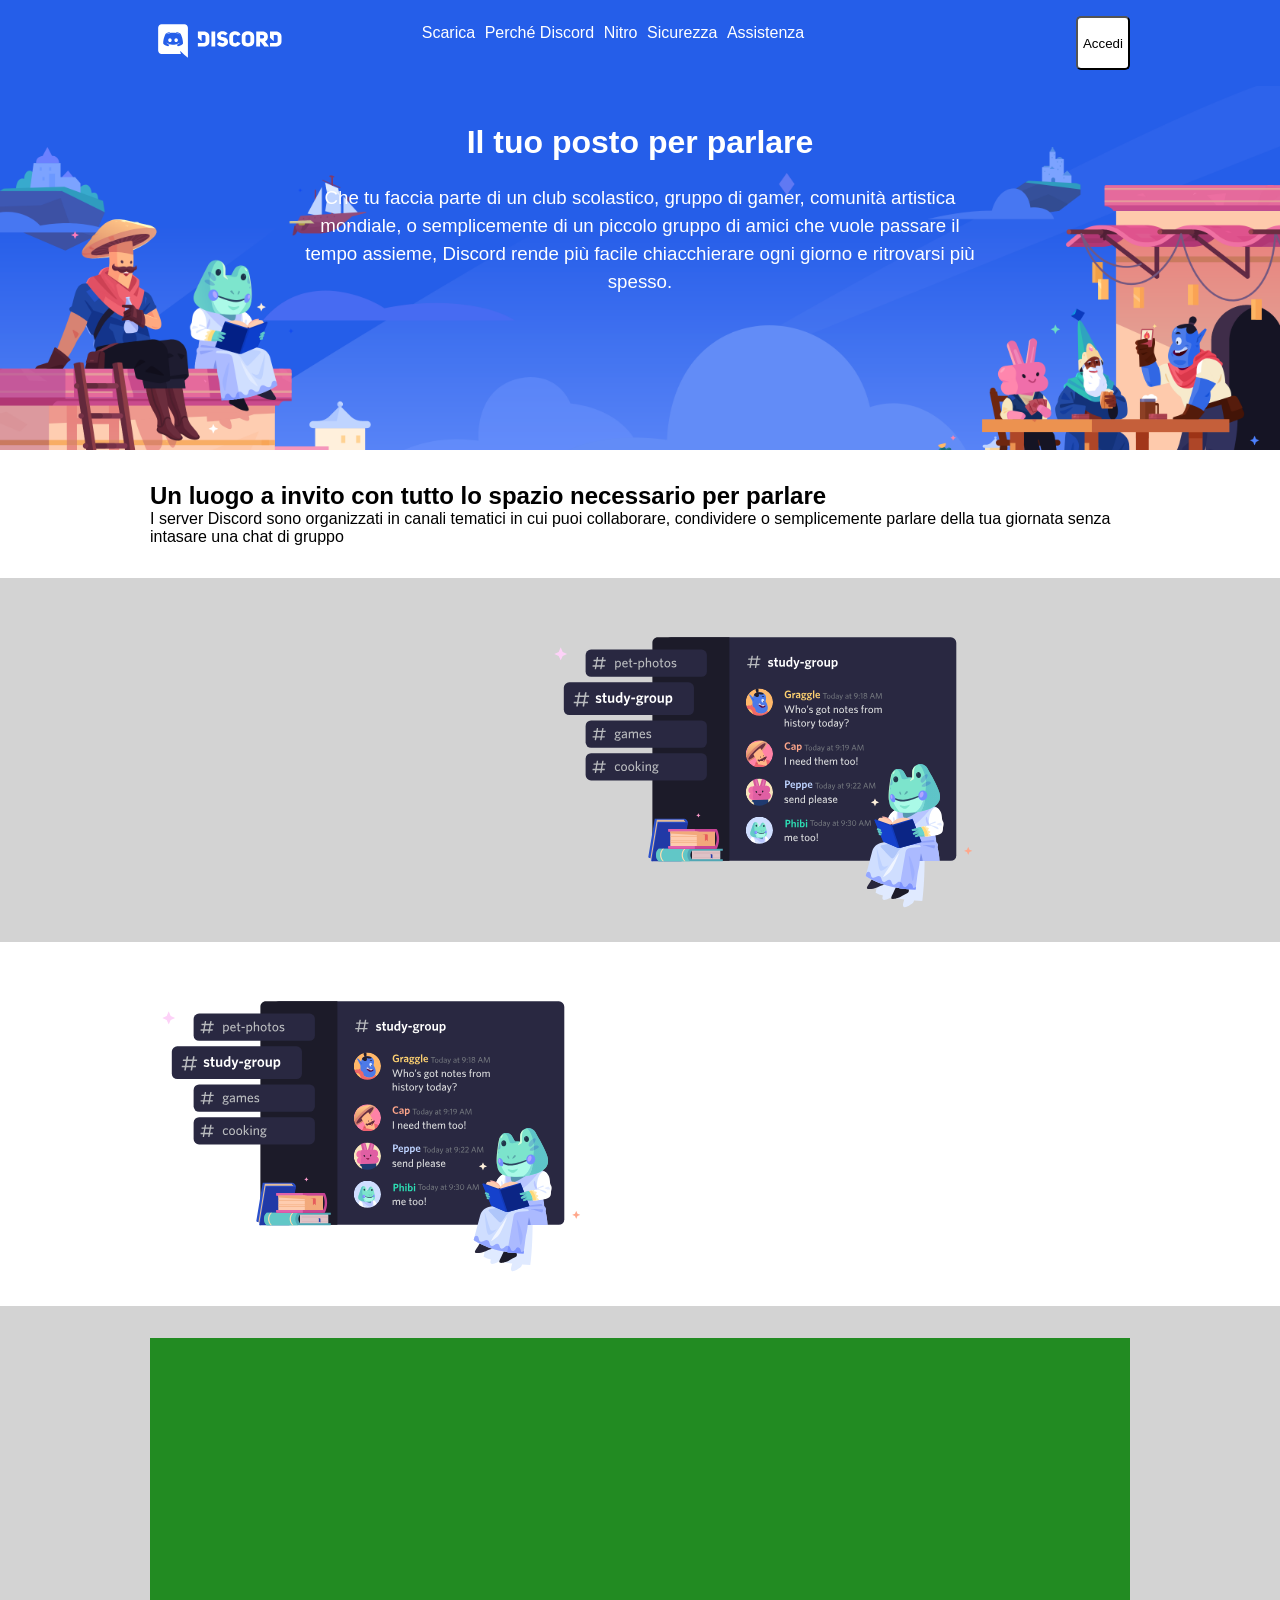
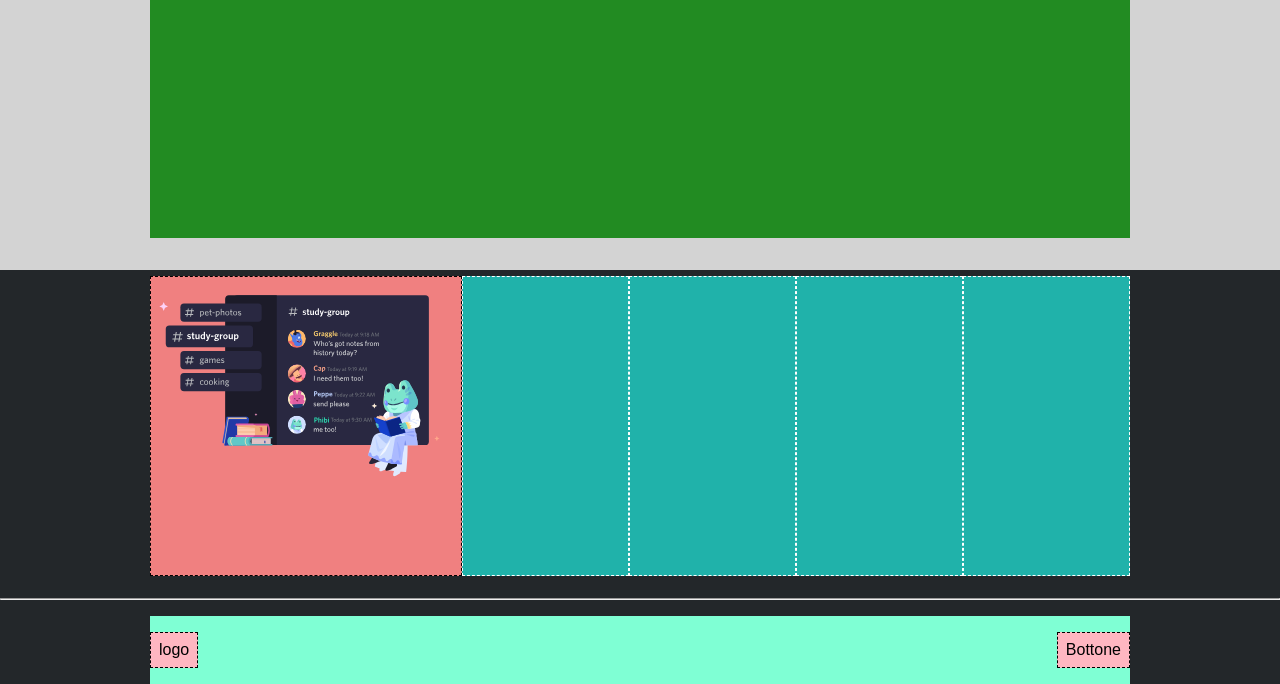
==== discord.html @ fa0e40cc "added header, 1st section" ====
<!DOCTYPE html>
<html lang="it">

<head>
  <meta charset="UTF-8">
  <meta http-equiv="X-UA-Compatible" content="IE=edge">
  <meta name="viewport" content="width=device-width, initial-scale=1.0">
  <link rel="shortcut icon" href="imgs/favicon.ico" type="image/x-icon">
  <link rel="icon" href="discord.css" type="image/x-icon">

  <title>Css Discord | Discord</title>

  <!-- Custom css -->
  <link rel="stylesheet" href="discord.css">
</head>

<body>
  <header class="bg-header">
    <nav>
      <div class="container bg-yellow">
        <div class="nav-logo">
          <img src="../img/logo.svg" alt="">

        </div>
        <div class="nav-links">
          <ul>
            <li><a href="#">Scarica</a></li>
            <li><a href="#">Perché Discord</a></li>
            <li><a href="#">Nitro</a></li>
            <li><a href="#">Sicurezza</a></li>
            <li><a href="#">Assistenza</a></li>
          </ul>
        </div>
        <div class="nav-login"></div>
        <button type="button" class="login-button">Accedi</button>
      </div>
    </nav>

    <section class="hero-section">
      <div class="container">
        <h1 class="title">Il tuo posto per parlare</h1>
        <br>
        <h3 class="subtitle" >Che tu faccia parte di un club scolastico, gruppo di gamer, comunità artistica mondiale, o semplicemente di un piccolo gruppo di amici che vuole passare il tempo assieme, Discord rende più facile chiacchierare ogni giorno e ritrovarsi più spesso.</h3>
      </div>
    </section>
  </header>

  <main>

    <section>
      <div class="container">
        <div class="row">
          <div class="col-large-1"></div>
          <div class="col-small-1">
            <h1>Un luogo a invito con tutto lo spazio necessario per parlare</h1>
            <p class="paragraph-1">I server Discord sono organizzati in canali tematici in cui puoi collaborare, condividere o semplicemente parlare della tua giornata senza intasare una chat di gruppo</p>
          </div>
        </div>
      </div>
    </section>

    <section class="bg-grey">
      <div class="container">
        <div class="row">
          <div class="col-small"></div>
          <div class="col-large"></div>
        </div>
      </div>
    </section>

    <section>
      <div class="container">
        <div class="row">
          <div class="col-large"></div>
          <div class="col-small"></div>
        </div>
      </div>
    </section>

    <section class="bg-grey">
      <div class="container">
        <div class="box-green"></div>
      </div>
    </section>
  </main>

  <footer>
    <div class="container">
      <div class="row">
        <div class="col col-large"></div>
        <div class="col"></div>
        <div class="col"></div>
        <div class="col"></div>
        <div class="col"></div>
      </div>
    </div>

    <hr>

    <div class="container secondary-footer">
      <div class="footer-logo">logo</div>
      <div class="footer-btn">Bottone</div>
    </div>
  </footer>

</body>

</html>
---- discord.css ----
* {
  margin: 0;
  padding: 0;
  box-sizing: border-box;
}

html,
body {
  font-family:Arial, Helvetica, sans-serif;
  /* font-size: 20px; */
}

header {
  background-color: #255ee9;
  padding-top: 1rem;
}

.bg-header {

}

header nav {
  margin-bottom: 1rem;
}

header nav .container {
  display: flex;
}

section {
  padding-top: 2rem;
  padding-bottom: 2rem;
}

footer {
  background-color: #23272a;
  padding-top: 6px;
}

.container {
  max-width: 980px;
  margin: 0 auto;
}

.title, .subtitle {
  font-weight: 500;
  line-height: 150%;
  color: white;
  text-align: center;
}

.title {
  font-size: xx-large;
  font-weight: bold;
}

.bg-grey {
  background-color: #d3d3d3;
}

.nav-links,
.nav-logo,
.nav-login {
  color: white;
  padding: 0.5rem;
}

.nav-logo,
.nav-login {
  min-width: 150px;
}

.nav-links {
  flex-grow: 1;
}

.nav-links ul {
  list-style: none;
  display: flex;
  justify-content: center;
}

.nav-links ul a {
  display: inline-block;
  padding: 0 0.3rem;
  text-decoration: none;
  color: rgb(255, 255, 255);
}

.nav-login {
  text-align: right;
}

.login-button {
  color: ;
  background-color: white;
  padding: 0px 5px;
  border-radius: 5px;
}

.hero-section {
  background-image: url(../img/jumbo.png) ;
  background-size: cover;
  padding: 2rem 0;
}

.hero-section .container {
  max-width: 680px;
  min-height: 300px;
}

.row {
  display: flex;
}

.col-large,
.col-small {
  min-height: 300px;
  flex-grow: 3;
}

.col-large {
  width: 60%;
  background-image: url(../img/item1.svg);
  background-size: contain;
  background-repeat: no-repeat;
}

.col-small {
  width: 40%;
  font-size: larger;
}

.box-green {
  min-height: 500px;
  background-color: #228b22;
}

footer .col {
  border: 1px dashed white;
  flex-grow: 1;
  background-color: #20b2aa;
  min-height: 300px;
}

footer .col-large {
  width: 15%;
  background-color: #f08080;
  border-color: black;
}

footer hr {
  margin-top: 1.4rem;
  margin-bottom: 1rem;
}

.secondary-footer {
  background-color: #7fffd4;
  padding: 1rem 0;
  display: flex;
  justify-content: space-between;
}

.footer-logo,
.footer-btn {
  border: 1px dashed black;
  padding: 0.5rem;
  background-color: #FFB6C1;
}
---- discord.css ----
* {
  margin: 0;
  padding: 0;
  box-sizing: border-box;
}

html,
body {
  font-family:Arial, Helvetica, sans-serif;
  /* font-size: 20px; */
}

header {
  background-color: #255ee9;
  padding-top: 1rem;
}

.bg-header {

}

header nav {
  margin-bottom: 1rem;
}

header nav .container {
  display: flex;
}

section {
  padding-top: 2rem;
  padding-bottom: 2rem;
}

footer {
  background-color: #23272a;
  padding-top: 6px;
}

.container {
  max-width: 980px;
  margin: 0 auto;
}

.title, .subtitle {
  font-weight: 500;
  line-height: 150%;
  color: white;
  text-align: center;
}

.title {
  font-size: xx-large;
  font-weight: bold;
}

.bg-grey {
  background-color: #d3d3d3;
}

.nav-links,
.nav-logo,
.nav-login {
  color: white;
  padding: 0.5rem;
}

.nav-logo,
.nav-login {
  min-width: 150px;
}

.nav-links {
  flex-grow: 1;
}

.nav-links ul {
  list-style: none;
  display: flex;
  justify-content: center;
}

.nav-links ul a {
  display: inline-block;
  padding: 0 0.3rem;
  text-decoration: none;
  color: rgb(255, 255, 255);
}

.nav-login {
  text-align: right;
}

.login-button {
  color: ;
  background-color: white;
  padding: 0px 5px;
  border-radius: 5px;
}

.hero-section {
  background-image: url(../img/jumbo.png) ;
  background-size: cover;
  padding: 2rem 0;
}

.hero-section .container {
  max-width: 680px;
  min-height: 300px;
}

.row {
  display: flex;
}

.col-large,
.col-small {
  min-height: 300px;
  flex-grow: 3;
}

.col-large {
  width: 60%;
  background-image: url(../img/item1.svg);
  background-size: contain;
  background-repeat: no-repeat;
}

.col-small {
  width: 40%;
  font-size: larger;
}

.box-green {
  min-height: 500px;
  background-color: #228b22;
}

footer .col {
  border: 1px dashed white;
  flex-grow: 1;
  background-color: #20b2aa;
  min-height: 300px;
}

footer .col-large {
  width: 15%;
  background-color: #f08080;
  border-color: black;
}

footer hr {
  margin-top: 1.4rem;
  margin-bottom: 1rem;
}

.secondary-footer {
  background-color: #7fffd4;
  padding: 1rem 0;
  display: flex;
  justify-content: space-between;
}

.footer-logo,
.footer-btn {
  border: 1px dashed black;
  padding: 0.5rem;
  background-color: #FFB6C1;
}
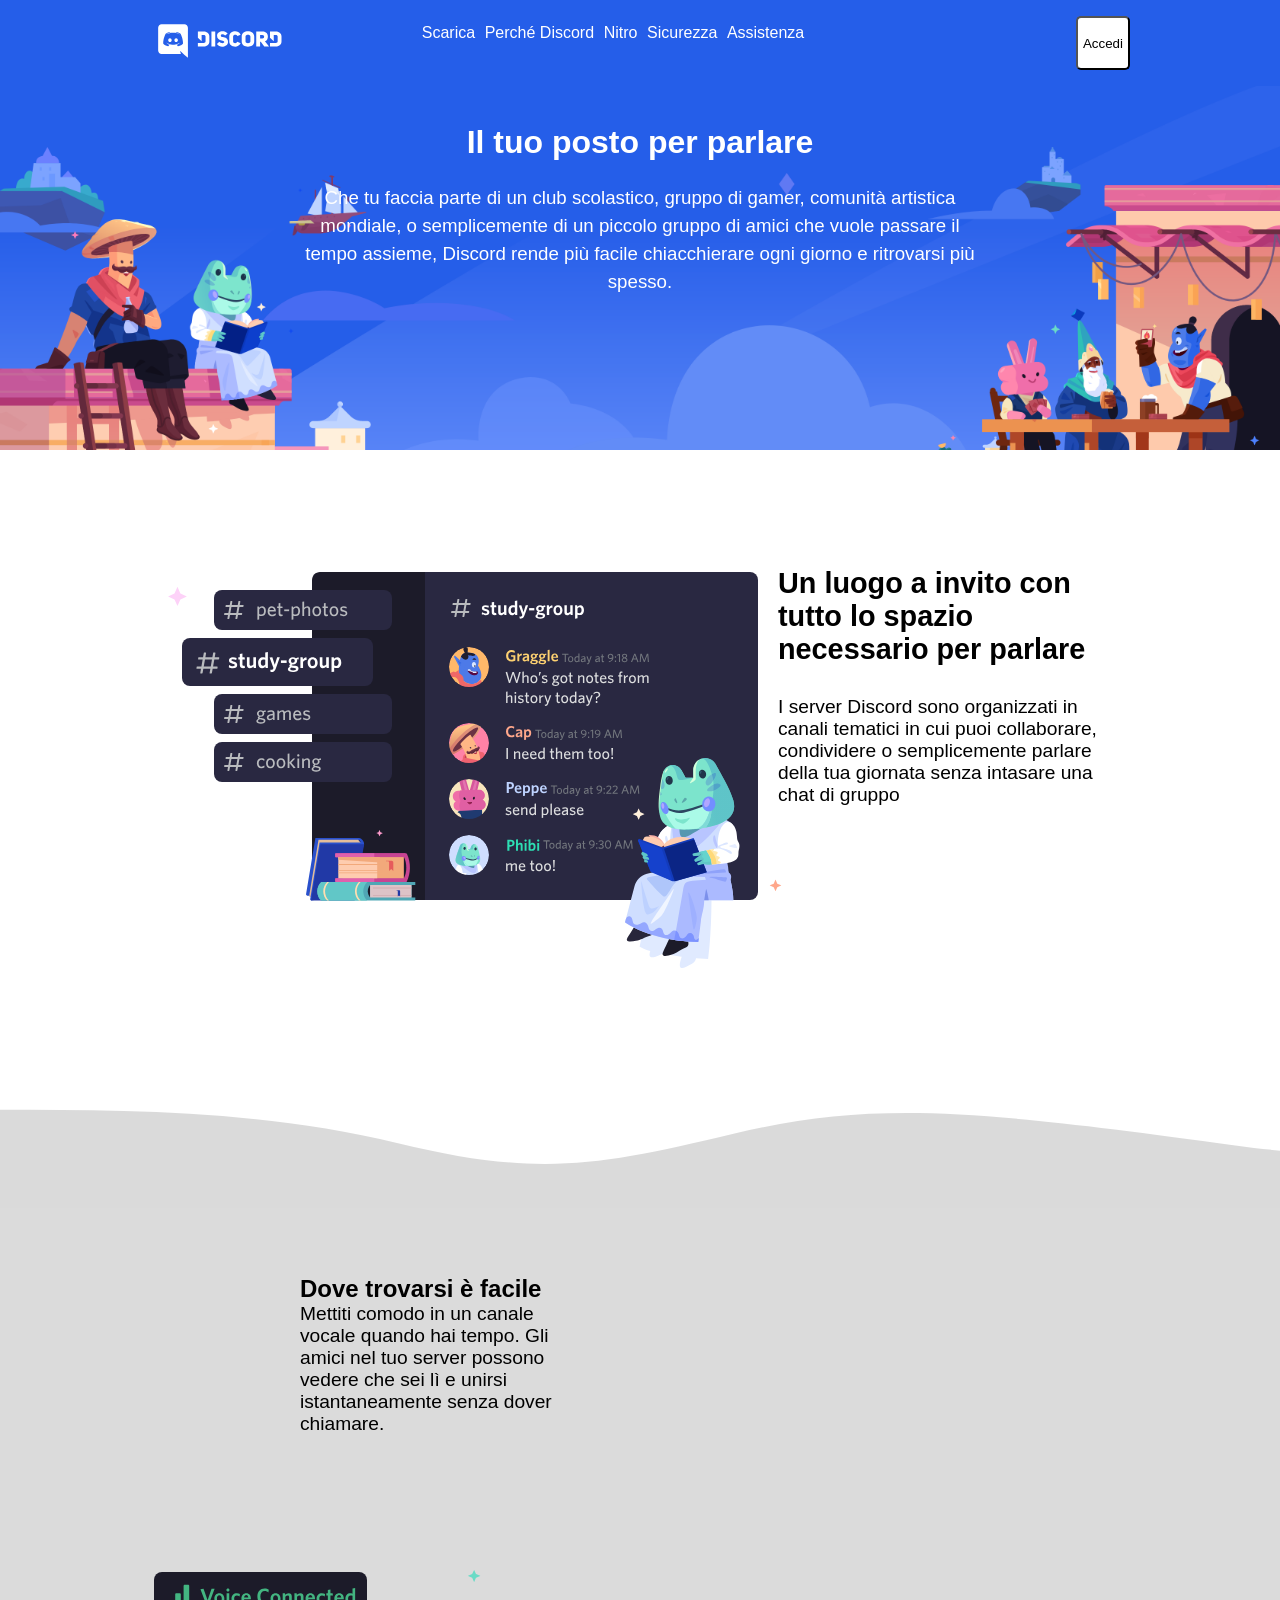
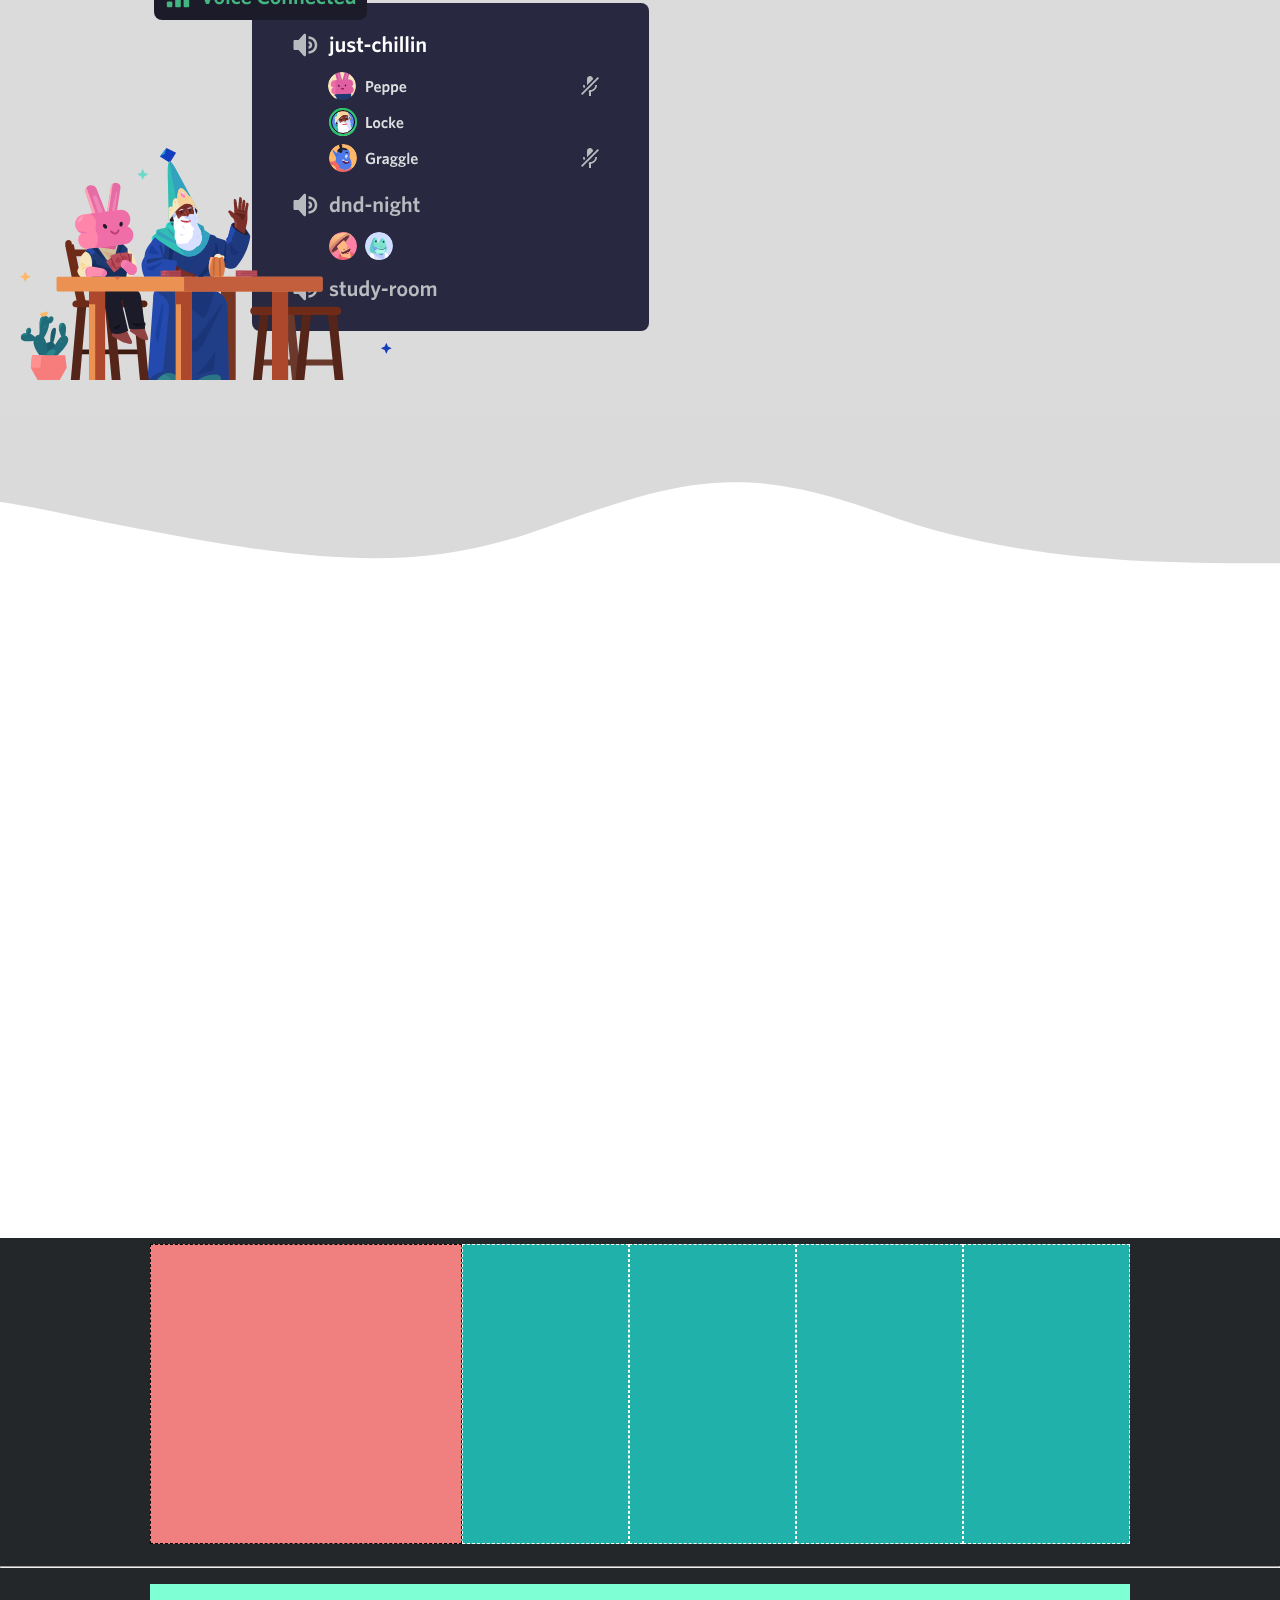
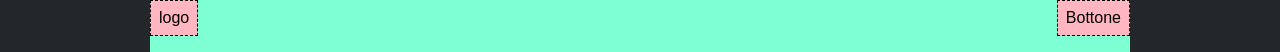
==== commit dcf38cb1: "added first two sections" ====
--- a/discord.html
+++ b/discord.html
@@ -47,37 +47,44 @@
 
   <main>
 
-    <section>
+    <section class="bg-grey">
       <div class="container">
         <div class="row">
-          <div class="col-large-1"></div>
+          <div class="col-large-1">
+            <img src="../img/item1.svg" alt="">
+          </div>
           <div class="col-small-1">
-            <h1>Un luogo a invito con tutto lo spazio necessario per parlare</h1>
+            <h1 class="p-title">Un luogo a invito con tutto lo spazio necessario per parlare</h1>
             <p class="paragraph-1">I server Discord sono organizzati in canali tematici in cui puoi collaborare, condividere o semplicemente parlare della tua giornata senza intasare una chat di gruppo</p>
           </div>
         </div>
       </div>
     </section>
 
-    <section class="bg-grey">
+  <div class="waves">
+    <img class="wave-1" src="../img/wave.svg" alt="">
+    <section>
       <div class="container">
         <div class="row">
-          <div class="col-small"></div>
-          <div class="col-large"></div>
         </div>
       </div>
     </section>
+  </div>
 
-    <section>
-      <div class="container">
-        <div class="row">
-          <div class="col-large"></div>
-          <div class="col-small"></div>
-        </div>
-      </div>
-    </section>
+<section class="section-2">
+  <div class="container-2">
+    <h1 class="p-title">Dove trovarsi è facile</h1>
+    <p class="paragraph">Mettiti comodo in un canale vocale quando hai tempo. Gli amici nel tuo server possono vedere che sei lì e unirsi istantaneamente senza dover chiamare.</p>
+  </div>
+    <div class="row-2">
+      <img src="../img/item2.svg" alt="">
+    </div>
+</section>
+<img class="wave-2" src="../img/wave.svg" alt="">
 
-    <section class="bg-grey">
+
+
+    <section class="bg-2">
       <div class="container">
         <div class="box-green"></div>
       </div>
--- a/discord.css
+++ b/discord.css
@@ -15,16 +15,16 @@
   padding-top: 1rem;
 }
 
-.bg-header {
-
-}
-
 header nav {
   margin-bottom: 1rem;
 }
 
 header nav .container {
   display: flex;
+}
+
+main {
+  padding-top: 50px;
 }
 
 section {
@@ -54,8 +54,9 @@
   font-weight: bold;
 }
 
-.bg-grey {
-  background-color: #d3d3d3;
+.bg {
+  background-color: white;
+  padding: 0px;
 }
 
 .nav-links,
@@ -113,22 +114,102 @@
   display: flex;
 }
 
-.col-large,
-.col-small {
+.col-large-1,
+.col-small-1 {
+  display: inline-block;
   min-height: 300px;
   flex-grow: 3;
 }
 
-.col-large {
+.col-large-1 {
+  padding-right: 40px;
   width: 60%;
-  background-image: url(../img/item1.svg);
+}
+
+.col-small-1 {
+  padding-left: 40px;
+  width: 40%;
+  font-size: larger;
+}
+
+.bg-2 {
+  display: inline-block;
+  max-width: 980px;
+  background-color: #dbdbdb;
+}
+
+.row-2 {
+  background-color: #dbdbdb;
+}
+
+.section-2 {
+  background-color: #dbdbdb;
+}
+
+.container-2 {
+  max-width: 980px;
+  min-height: 300px;
+  margin: 0 auto;
+}
+
+.col-large-2,
+.col-small-2 {
+  min-height: 300px;
+}
+
+.col-large-2 {
+  width: 60%;
+  background-image: url(../img/item2.svg);
   background-size: contain;
   background-repeat: no-repeat;
 }
 
-.col-small {
+.col-small-2 {
   width: 40%;
   font-size: larger;
+}
+
+.p-title {
+padding-top: 35px;
+}
+
+.paragraph-1 {
+  padding-top: 30px;
+}
+
+.waves {
+  height: 200px;
+  display: flex;
+}
+
+.wave-1 {
+  padding-top: 100px;
+  min-width: 100%;
+  max-width: 100%;
+  min-height: 100%;
+  max-height: 100%;
+  opacity: 0.14;
+  display: flex;
+}
+
+.wave-2 {
+  padding-top: 100px;
+  min-width: 100%;
+  max-width: 100%;
+  min-height: 100%;
+  max-height: 100%;
+  opacity: 0.14;
+  transform: rotate(180deg);
+}
+
+.section-2 .container-2 {
+  max-width: 680px;
+  height: 300px;
+}
+
+.paragraph {
+  font-size: larger;
+  width: 40%;
 }
 
 .box-green {
--- a/discord.css
+++ b/discord.css
@@ -15,16 +15,16 @@
   padding-top: 1rem;
 }
 
-.bg-header {
-
-}
-
 header nav {
   margin-bottom: 1rem;
 }
 
 header nav .container {
   display: flex;
+}
+
+main {
+  padding-top: 50px;
 }
 
 section {
@@ -54,8 +54,9 @@
   font-weight: bold;
 }
 
-.bg-grey {
-  background-color: #d3d3d3;
+.bg {
+  background-color: white;
+  padding: 0px;
 }
 
 .nav-links,
@@ -113,22 +114,102 @@
   display: flex;
 }
 
-.col-large,
-.col-small {
+.col-large-1,
+.col-small-1 {
+  display: inline-block;
   min-height: 300px;
   flex-grow: 3;
 }
 
-.col-large {
+.col-large-1 {
+  padding-right: 40px;
   width: 60%;
-  background-image: url(../img/item1.svg);
+}
+
+.col-small-1 {
+  padding-left: 40px;
+  width: 40%;
+  font-size: larger;
+}
+
+.bg-2 {
+  display: inline-block;
+  max-width: 980px;
+  background-color: #dbdbdb;
+}
+
+.row-2 {
+  background-color: #dbdbdb;
+}
+
+.section-2 {
+  background-color: #dbdbdb;
+}
+
+.container-2 {
+  max-width: 980px;
+  min-height: 300px;
+  margin: 0 auto;
+}
+
+.col-large-2,
+.col-small-2 {
+  min-height: 300px;
+}
+
+.col-large-2 {
+  width: 60%;
+  background-image: url(../img/item2.svg);
   background-size: contain;
   background-repeat: no-repeat;
 }
 
-.col-small {
+.col-small-2 {
   width: 40%;
   font-size: larger;
+}
+
+.p-title {
+padding-top: 35px;
+}
+
+.paragraph-1 {
+  padding-top: 30px;
+}
+
+.waves {
+  height: 200px;
+  display: flex;
+}
+
+.wave-1 {
+  padding-top: 100px;
+  min-width: 100%;
+  max-width: 100%;
+  min-height: 100%;
+  max-height: 100%;
+  opacity: 0.14;
+  display: flex;
+}
+
+.wave-2 {
+  padding-top: 100px;
+  min-width: 100%;
+  max-width: 100%;
+  min-height: 100%;
+  max-height: 100%;
+  opacity: 0.14;
+  transform: rotate(180deg);
+}
+
+.section-2 .container-2 {
+  max-width: 680px;
+  height: 300px;
+}
+
+.paragraph {
+  font-size: larger;
+  width: 40%;
 }
 
 .box-green {
